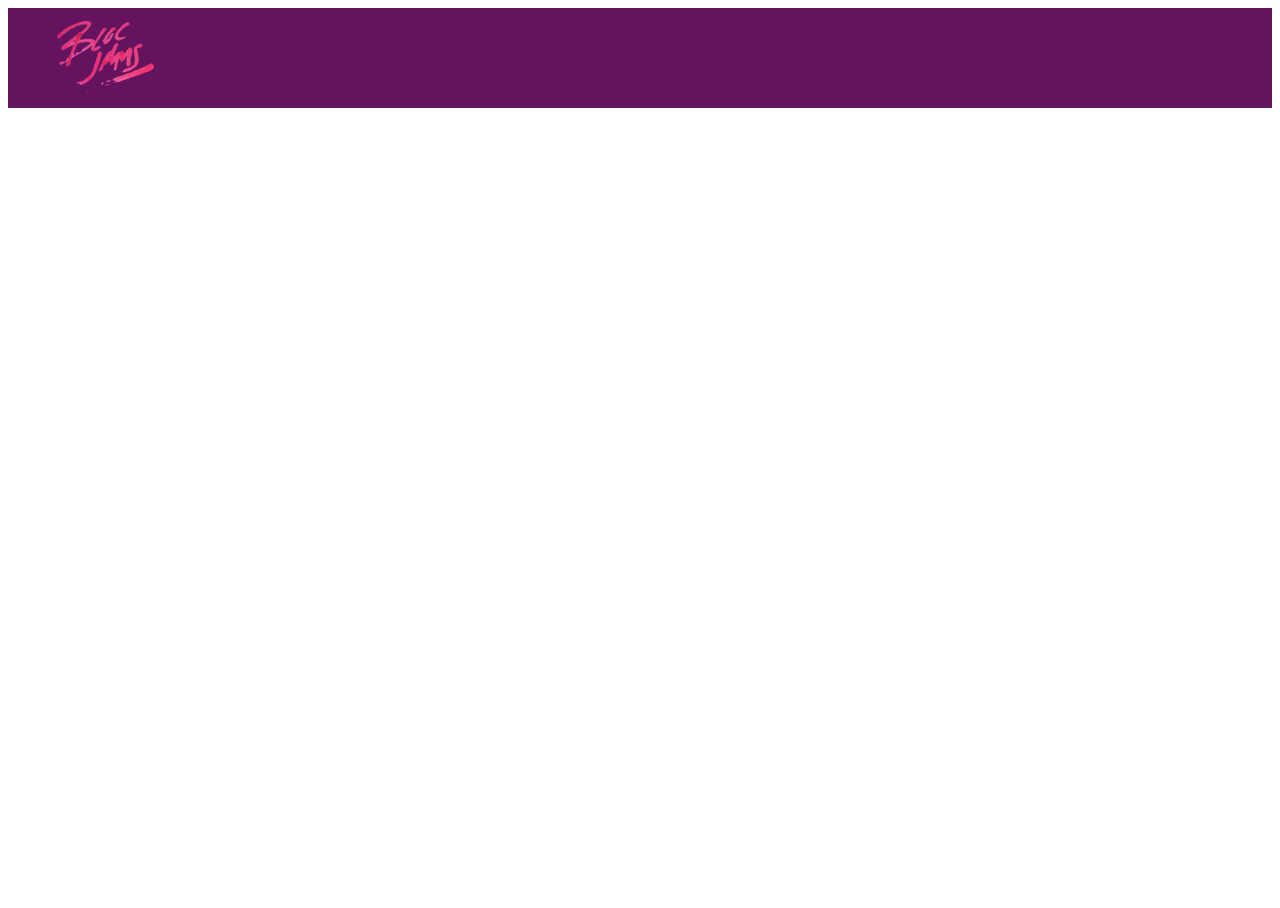
==== index.html @ 724784f1 "checkpoint 4" ====
<!DOCTYPE html>
<html>
    <head>
        <title>Bloc Jams</title
        <meta name="viewport" content="width=device-width, initial-scale=1">
        <link rel="stylesheet" type="text/css" href="http://fonts.googleapis.com/css?family=Open+Sans:400,800,600,700,300">
        <link rel="stylesheet" type="text/css" href="http://code.ionicframework.com/ionicons/2.0.1/css/ionicons.min.css">
        <link rel="stylesheet" type="text/css" href="styles/normalize.css-master.zip">
        <link rel="stylesheet" type="text/css" href="styles/main.css">
        <link rel="stylesheet" type="text/css" href="styles/landing.css">
    </head>
    <body class="landing">
        <nav class="navbar"> <!-- navigation bar -->
            <img src="assets/images/bloc_jams_logo.png" alt="bloc jams logo" class="logo">
        </nav>
        <section class="hero-content"> <!-- hero content -->
            <h1 class="hero-title">Turn the music up!</h3>
        </section>
        <section class="selling-points container"> <!-- selling points -->
            <div class="point column third">
                <span class="ion-music-note"></span>
                <h5 class="point-title">Choose your music</h5>
                <p class="point-description">The world is full of music; why should you have to listen to music that someone else chose?</p>
            </div>
            <div class="point column third">
                <span class="ion-radio-waves"></span>
                <h5 class="point-title">Unlimited, streaming, ad-free</h5>
                <p class="point-description">No arbitrary limits. No distractions.</p>
            </div>
            <div class="point column third">
                <span class="ion-iphone"></span>
                <h5 class="point-title">Mobile enabled</h5>
                <p class="point-description">Listen to your music on the go. This streaming service is available on all mobile platforms.</p>
            </section>
        </div>
    </body>
</html>
---- styles/main.css ----
*, *::before, *::after {
    -moz-box-sizing: border-box;
    -webkit-box-sizing: border-box;
    box-sizing: border-box;
}

html {
    height: 100%; /* makes sure our HTML takes up 100% of the browser window */
    font-size: 100%;
}

body {
    font-family: 'Open Sans';   /* sets our font to the "Open Sans" typeface */
    color: white;               /* sets the text color to white */
    min-height: 100%;            /* says the height of the body must be, at minimum, 100% of the window */

}

.navbar {
    padding: 0.5rem;
    background-color: rgb(101,18,95);
}

.navbar .logo {
    position: relative; /* positioning will be explained in a resource */
    left: 2rem;
}

/* Medium and small screens (640px) */
@media (min-width: 640px) {
    html { font-size: 112%; }

    .column {
        float: left;
        padding-left: 1rem;
        padding-right: 1rem;
    }

    .column.full {width: 100%; }
    .column.two-thirds {width: 66.7%; }
    .column.half {width: 50%; }
    .column.third {width: 33.3%; }
    .column.fourth {width: 25%; }
    .column.flow-opposite {float: right; }
}


/* Large screens (1024PX) */
@media (min-width: 1024px) {
    html { font-size: 120%; }
}

.container {
    margin: 0 auto;
    max-width: 64rem;
}
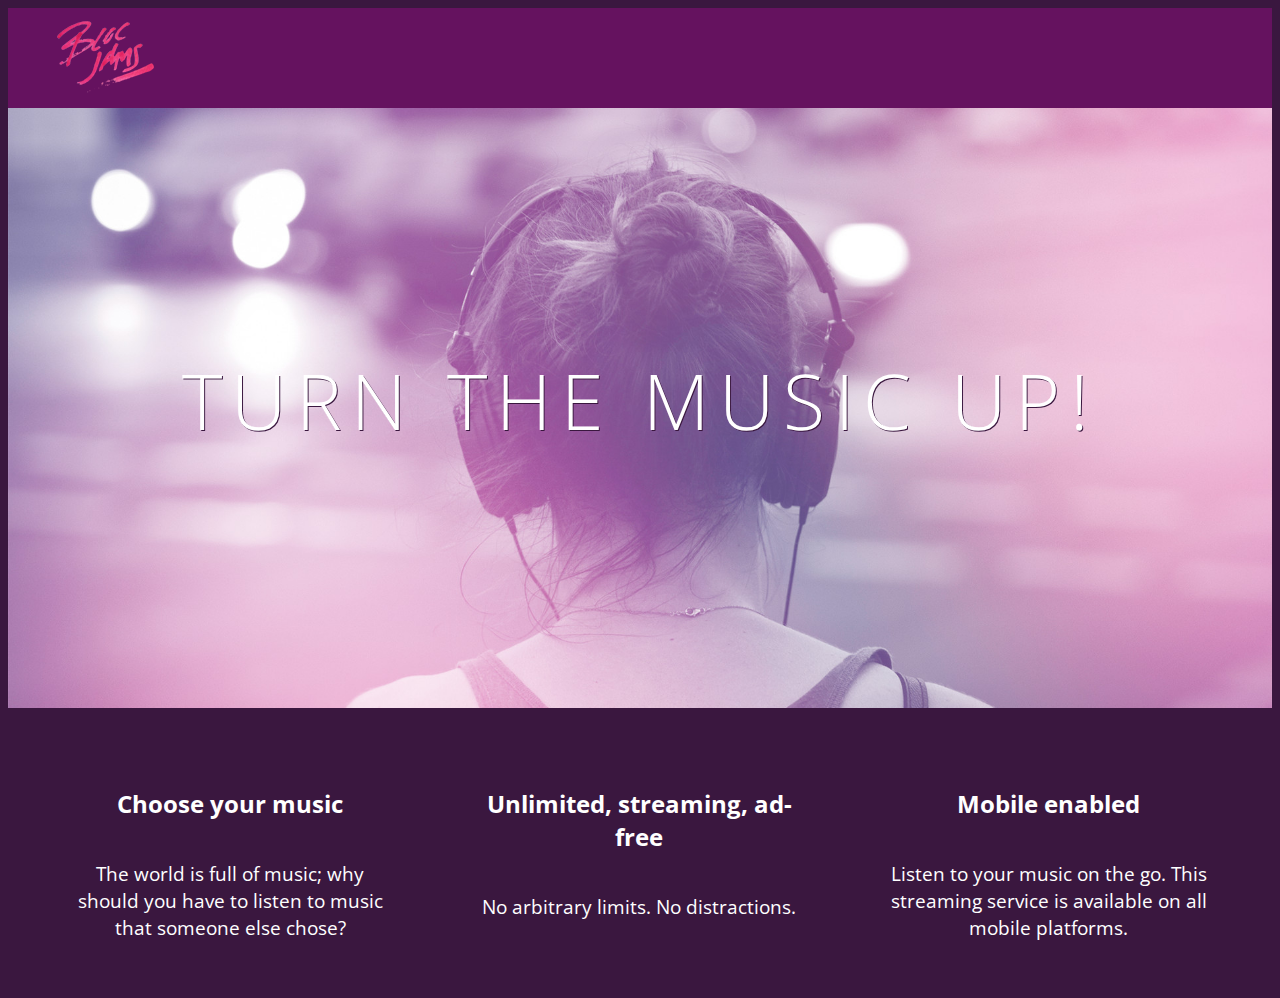
==== commit e69ea769: "checkpoint 4b where everything is saved" ====
--- a/index.html
+++ b/index.html
@@ -16,7 +16,7 @@
         <section class="hero-content"> <!-- hero content -->
             <h1 class="hero-title">Turn the music up!</h3>
         </section>
-        <section class="selling-points container"> <!-- selling points -->
+        <section class="selling-points container clearfix"> <!-- selling points -->
             <div class="point column third">
                 <span class="ion-music-note"></span>
                 <h5 class="point-title">Choose your music</h5>
--- a/styles/main.css
+++ b/styles/main.css
@@ -55,3 +55,12 @@
     max-width: 64rem;
 }
 
+.clearfix::before,
+.clearfix::after {
+    content: " ";
+    display: table;
+}
+
+.clearfix::after {
+    clear: both;
+}
--- a/styles/landing.css
+++ b/styles/landing.css
@@ -0,0 +1,48 @@
+body.landing {
+    background-color: rgb(58,23,63);
+}
+
+.hero-content {
+    position: relative;
+    min-height: 600px;
+    background-image: url(../assets/images/bloc_jams_bg.jpg);
+    background-repeat: no-repeat;
+    background-position: center center;
+    background-size: cover;
+}
+
+.hero-content .hero-title {
+    position: absolute;
+    top: 40%;
+    -webkit-transform: translateY(-50%);
+    -moz-transform: translateY(-50%);
+    transform: translateY(-50%);
+    width: 100%;
+    text-align: center;
+    font-size: 4rem;
+    font-weight: 300;
+    text-transform: uppercase;
+    letter-spacing: 0.5rem;
+    text-shadow: 1px 1px 0px rgb(58,23,63);
+}
+
+.selling-points {
+    position: relative;
+}
+
+.point {
+    position: relative;
+    padding: 2rem;
+    text-align: center;
+}
+
+.point .point-title {
+    font-size: 1.25rem;
+}
+
+.ion-music-note,
+.ion-radio-waves,
+.ion-iphone {
+    color: rgb(233,50,117);
+    font-size: 5rem;
+}
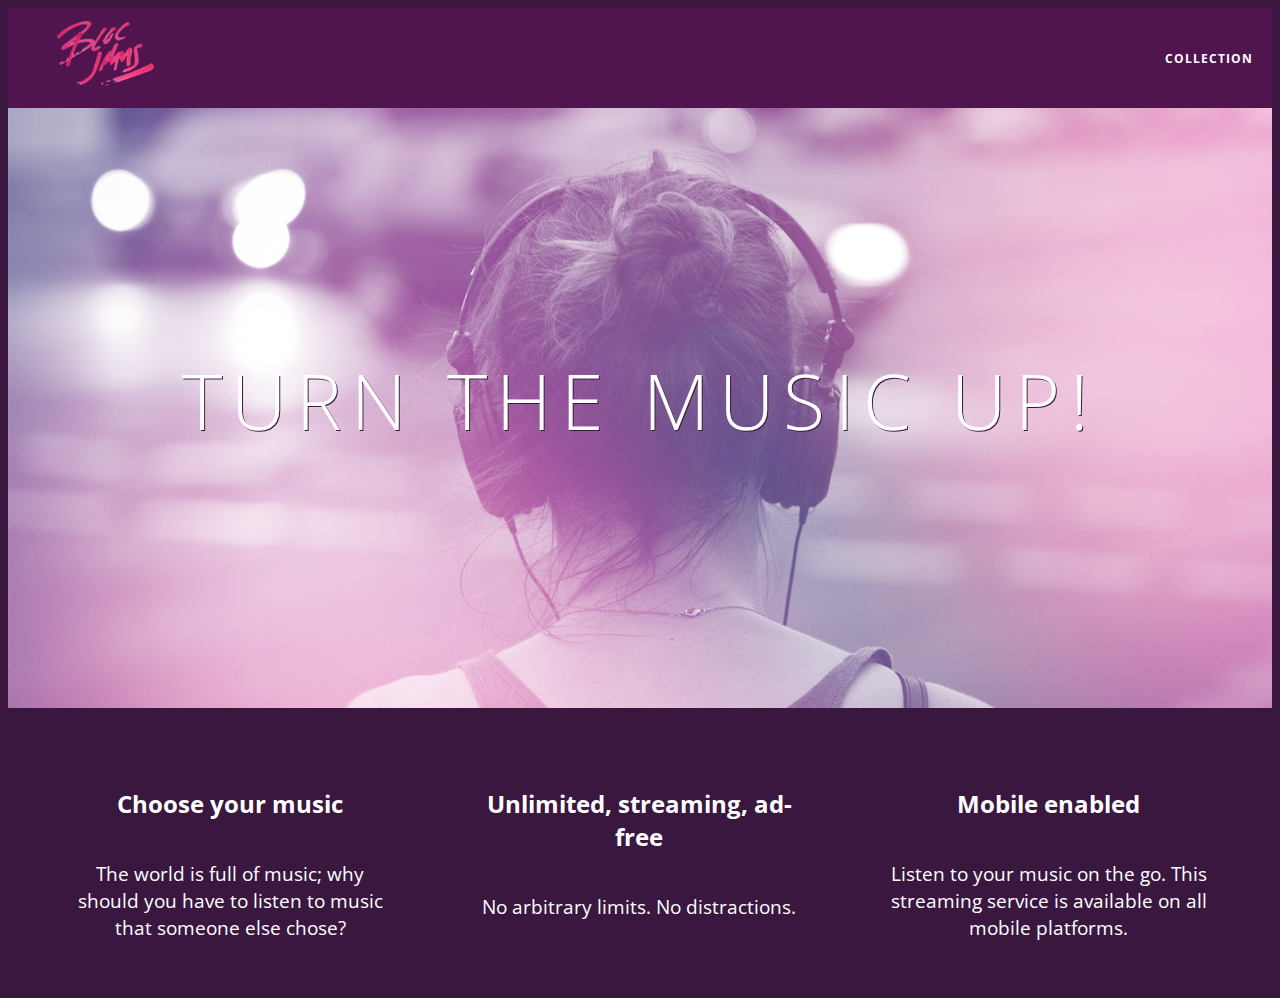
==== commit 5cf53b26: "Assignment 5 Completed" ====
--- a/index.html
+++ b/index.html
@@ -11,7 +11,13 @@
     </head>
     <body class="landing">
         <nav class="navbar"> <!-- navigation bar -->
-            <img src="assets/images/bloc_jams_logo.png" alt="bloc jams logo" class="logo">
+            <a href="index.html" class="logo">
+                <img src="assets/images/bloc_jams_logo.png" alt="bloc jams logo">
+            </a>
+            <div class="links-container">
+                <a href="collection.html" class="navbar-link">collection</a>
+            </div>
+
         </nav>
         <section class="hero-content"> <!-- hero content -->
             <h1 class="hero-title">Turn the music up!</h3>
--- a/styles/main.css
+++ b/styles/main.css
@@ -1,53 +1,121 @@
-*, *::before, *::after {
+*,
+*::before,
+*::after {
     -moz-box-sizing: border-box;
     -webkit-box-sizing: border-box;
     box-sizing: border-box;
 }
 
 html {
-    height: 100%; /* makes sure our HTML takes up 100% of the browser window */
+    height: 100%;
+    /* makes sure our HTML takes up 100% of the browser window */
     font-size: 100%;
 }
 
 body {
-    font-family: 'Open Sans';   /* sets our font to the "Open Sans" typeface */
-    color: white;               /* sets the text color to white */
-    min-height: 100%;            /* says the height of the body must be, at minimum, 100% of the window */
-
+    font-family: 'Open Sans';
+    /* sets our font to the "Open Sans" typeface */
+    color: white;
+    /* sets the text color to white */
+    min-height: 100%;
+    /* says the height of the body must be, at minimum, 100% of the window */
 }
 
 .navbar {
+    position: relative;
     padding: 0.5rem;
-    background-color: rgb(101,18,95);
+    background-color: rgba(101, 18 , 95, 0.5);
+    z-index: 1;
 }
 
 .navbar .logo {
-    position: relative; /* positioning will be explained in a resource */
+    position: relative;
     left: 2rem;
+    cursor: pointer;
 }
 
+.navbar .links-container {
+    display: table;
+    position: absolute;
+    top: 0;
+    right: 0;
+    height: 100px;
+    color: white;
+    text-decoration: none;
+}
+
+.links-container .navbar-link {
+    display: table-cell;
+    position: relative;
+    height: 100%;
+    padding-left: 1rem;
+    padding-right: 1rem;
+    vertical-align: middle;
+    color: white;
+    font-size: 0.625rem;
+    letter-spacing: 0.05rem;
+    font-weight: 700;
+    text-transform: uppercase;
+    text-decoration: none;
+    cursor: pointer;
+    }
+
+.links-container .navbar-link:active {
+    color: rgb(233, 50,177);
+    background-color: white;
+}
+
+.links-container .navbar-link:hover {
+    color: rgb(233,50,117);
+}
+
+.navbar .logo {
+    position: relative;
+    /* positioning will be explained in a resource */
+    left: 2rem;
+    cursor: pointer;
+    /* produces the finger pointing icons when you hover over the logo */
+}
+
+
 /* Medium and small screens (640px) */
+
 @media (min-width: 640px) {
-    html { font-size: 112%; }
-
+    html {
+        font-size: 112%;
+    }
     .column {
         float: left;
         padding-left: 1rem;
         padding-right: 1rem;
     }
-
-    .column.full {width: 100%; }
-    .column.two-thirds {width: 66.7%; }
-    .column.half {width: 50%; }
-    .column.third {width: 33.3%; }
-    .column.fourth {width: 25%; }
-    .column.flow-opposite {float: right; }
+    .column.full {
+        width: 100%;
+    }
+    .column.two-thirds {
+        width: 66.7%;
+    }
+    .column.half {
+        width: 50%;
+    }
+    .column.third {
+        width: 33.3%;
+    }
+    .column.fourth {
+        width: 25%;
+    }
+    .column.flow-opposite {
+        float: right;
+    }
 }
 
 
 /* Large screens (1024PX) */
+
 @media (min-width: 1024px) {
-    html { font-size: 120%; }
+    html {
+        font-size: 120%;
+    }
 }
 
 .container {
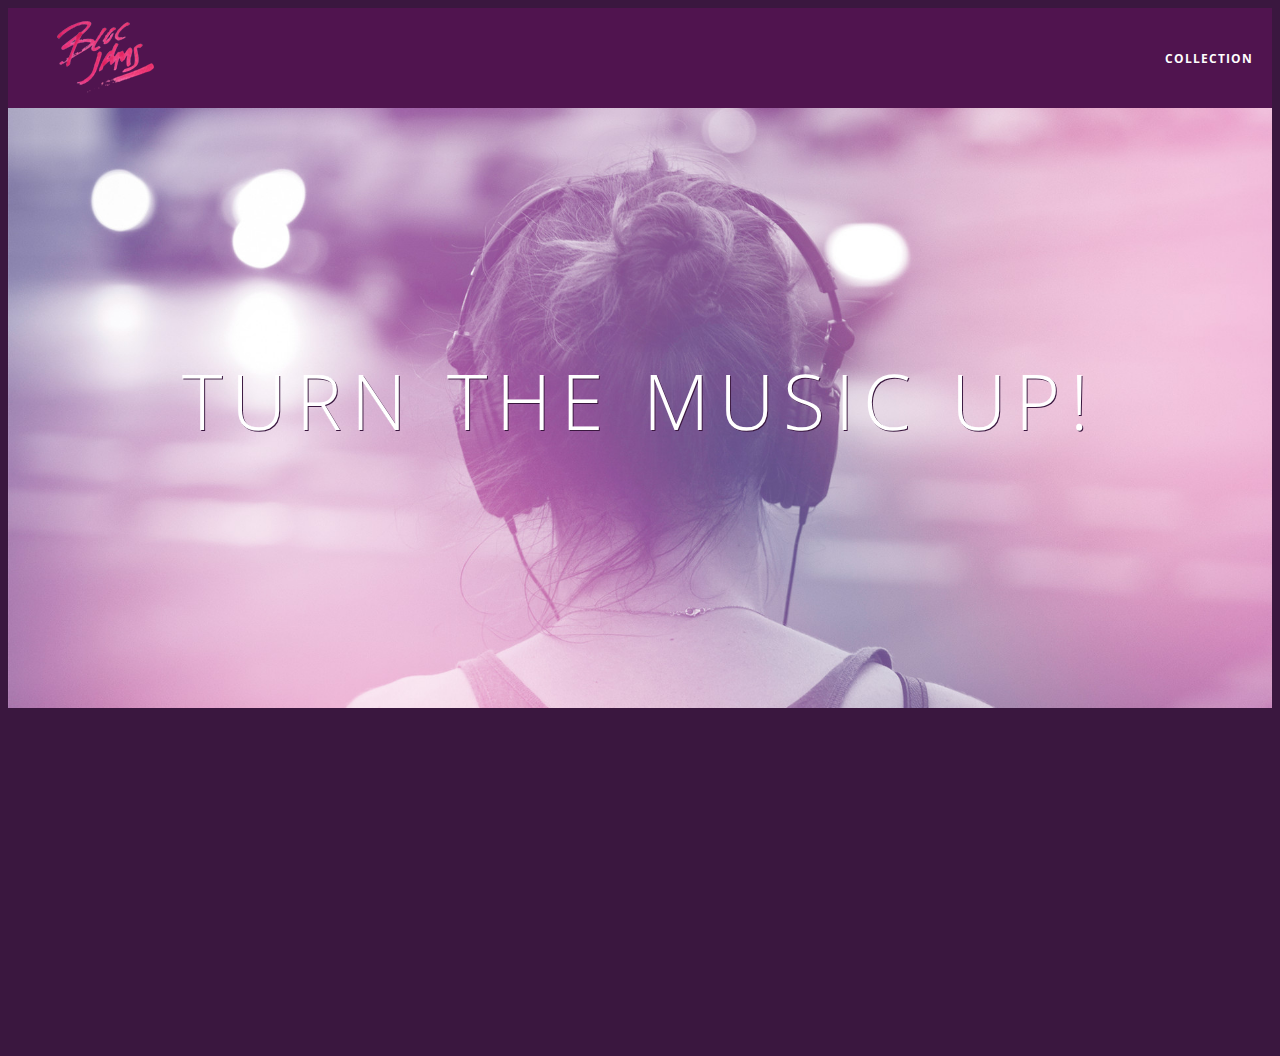
==== commit 1be25636: "checkpoint-9" ====
--- a/index.html
+++ b/index.html
@@ -37,7 +37,10 @@
                 <span class="ion-iphone"></span>
                 <h5 class="point-title">Mobile enabled</h5>
                 <p class="point-description">Listen to your music on the go. This streaming service is available on all mobile platforms.</p>
-            </section>
-        </div>
+            </div>
+        </section>
+        <script src="scripts/utilities.js"></script>
+        <script src="scripts/landing.js"></script>
     </body>
 </html>
+
--- a/styles/main.css
+++ b/styles/main.css
@@ -123,6 +123,10 @@
     max-width: 64rem;
 }
 
+.container.narrow {
+    max-width: 56rem;
+}
+
 .clearfix::before,
 .clearfix::after {
     content: " ";
--- a/styles/landing.css
+++ b/styles/landing.css
@@ -34,6 +34,16 @@
     position: relative;
     padding: 2rem;
     text-align: center;
+    opacity: 0;
+    -webkit-transform: scaleX(0.9) translateY(3rem);
+    -moz-transform: scaleX(0.9) translateY(3rem);
+    transform: scaleX(0.9) translateY(3rem);
+    -webkit-transition: all 0.25s ease-in-out;
+    -moz-transition: all 0.25s ease-in-out;
+    transition: all 0.25s ease-in-out;
+    -webkit-transition-delay: 0.2s;
+    -moz-transition-delay: 0.2s;
+    transition-delay: 0.2s;
 }
 
 .point .point-title {
